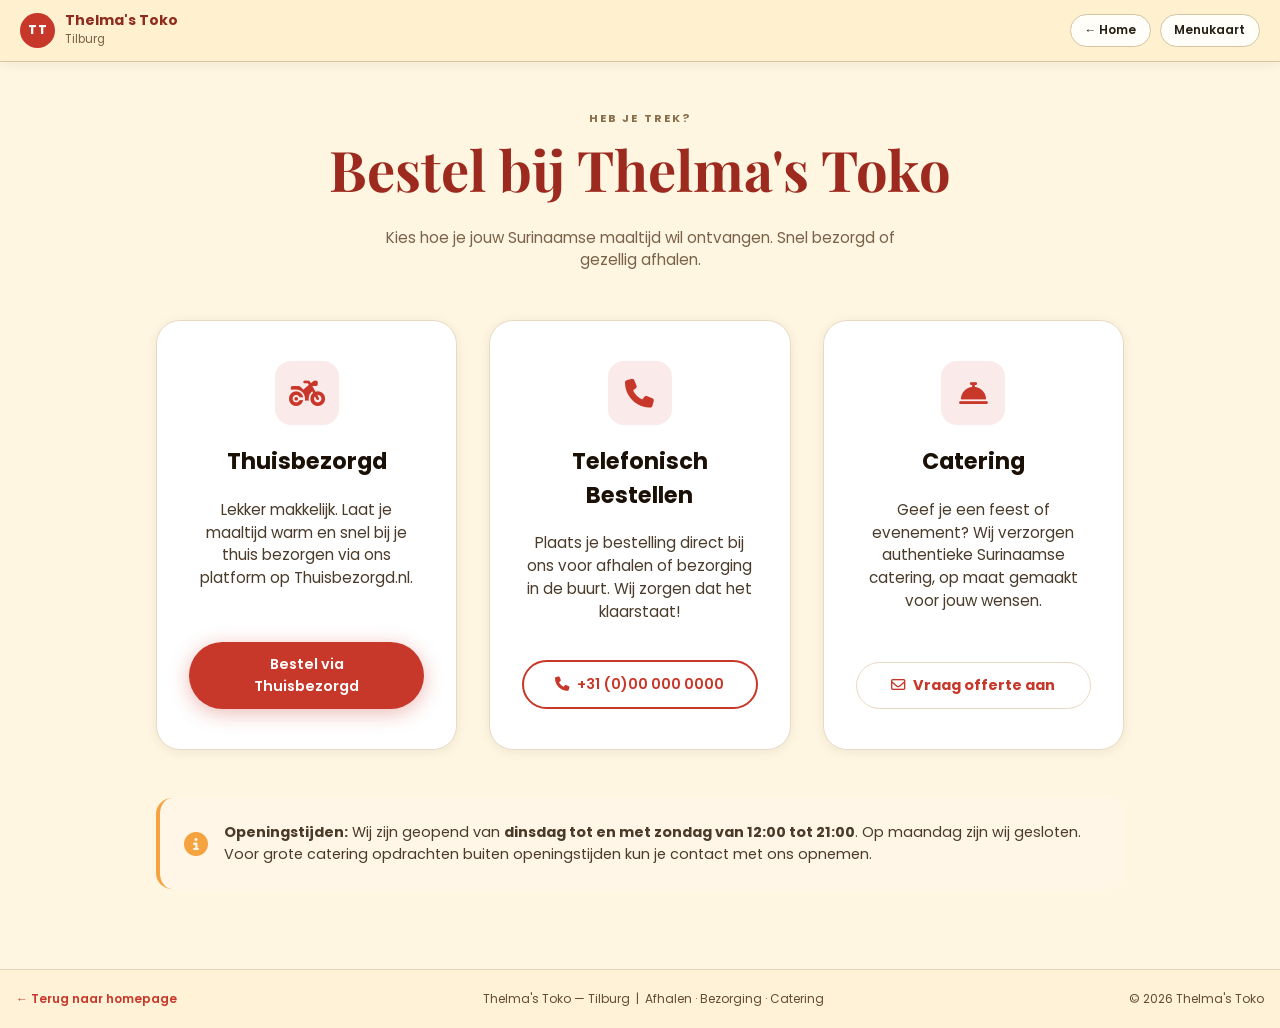
==== bestellen.html @ c849becb "feat: Toevoegen bestellen pagina en nieuwe styling voor de website" ====
<!DOCTYPE html>
<html lang="nl">
<head>
  <meta charset="UTF-8" />
  <meta name="viewport" content="width=device-width, initial-scale=1.0" />

  <!-- SEO -->
  <title>Bestellen | Thelma's Toko Tilburg — Afhalen & Bezorgen</title>
  <meta name="description" content="Bestel gemakkelijk jouw favoriete Surinaamse gerechten bij Thelma's Toko in Tilburg. Ontdek onze opties voor afhalen, bezorgen of catering." />
  <link rel="canonical" href="https://www.thelmas-toko.nl/bestellen" />

  <!-- Open Graph -->
  <meta property="og:title" content="Bestellen — Thelma's Toko Tilburg" />
  <meta property="og:description" content="Bestel direct jouw Surinaamse maaltijden." />
  <meta property="og:type" content="website" />

  <!-- Fonts & Icons -->
  <link rel="preconnect" href="https://fonts.googleapis.com" />
  <link rel="preconnect" href="https://fonts.gstatic.com" crossorigin />
  <link href="https://fonts.googleapis.com/css2?family=Poppins:wght@400;500;600;700;800&family=Playfair+Display:wght@700;800&display=swap" rel="stylesheet" />
  <link rel="stylesheet" href="https://cdnjs.cloudflare.com/ajax/libs/font-awesome/6.5.0/css/all.min.css" />

  <link rel="stylesheet" href="style.css" />
  <link rel="stylesheet" href="menu.css" />
  
  <style>
    .order-page {
      max-width: 1000px;
      margin: 0 auto;
      padding: 3rem 1rem 5rem;
    }
    
    .order-header {
      text-align: center;
      margin-bottom: 3rem;
    }
    
    .order-header h1 {
      font-family: var(--ff-display);
      font-size: clamp(2rem, 5vw, 3.5rem);
      color: var(--clr-primary-dark);
      margin-bottom: 1rem;
    }
    
    .order-options {
      display: grid;
      grid-template-columns: repeat(auto-fit, minmax(300px, 1fr));
      gap: 2rem;
    }
    
    .order-card-large {
      background: var(--clr-surface);
      border-radius: var(--radius-lg);
      padding: 2.5rem 2rem;
      border: 1px solid var(--clr-line);
      display: flex;
      flex-direction: column;
      align-items: center;
      text-align: center;
      gap: 1.25rem;
      box-shadow: var(--shadow-sm);
      transition: transform var(--dur) var(--ease), box-shadow var(--dur) var(--ease);
    }
    
    .order-card-large:hover {
      transform: translateY(-8px);
      box-shadow: var(--shadow-md);
      border-color: var(--clr-primary-light);
    }
    
    .order-card-icon {
      width: 4rem;
      height: 4rem;
      border-radius: var(--radius-md);
      background: rgba(200, 56, 42, 0.1);
      display: grid;
      place-items: center;
      color: var(--clr-primary);
      font-size: 1.8rem;
    }
    
    .order-card-large h2 {
      font-size: 1.4rem;
      color: var(--clr-ink);
    }
    
    .order-card-large p {
      color: var(--clr-ink-2);
      flex: 1;
      font-size: 0.95rem;
    }
    
    .order-card-large .btn {
      width: 100%;
      justify-content: center;
      margin-top: 1rem;
    }
    
    .info-banner {
      background: var(--clr-surface-2);
      border-radius: var(--radius-md);
      padding: 1.5rem;
      margin-top: 3rem;
      display: flex;
      align-items: center;
      gap: 1rem;
      border-left: 4px solid var(--clr-accent);
    }
    
    .info-banner i {
      color: var(--clr-accent);
      font-size: 1.5rem;
    }
    
    .info-banner p {
      font-size: 0.9rem;
      color: var(--clr-ink-2);
    }
  </style>
</head>
<body>

<!-- ── TOPBAR ──────────────────────────────────────────── -->
<header class="topbar" role="banner">
  <a class="brand" href="index.html" aria-label="Terug naar Thelma's Toko homepage">
    <span class="brand-mark" aria-hidden="true">TT</span>
    <div>
      <p class="brand-name">Thelma's Toko</p>
      <p class="brand-sub">Tilburg</p>
    </div>
  </a>

  <nav class="quick-links" role="navigation" aria-label="Snelle links">
    <a href="index.html" id="link-home">← Home</a>
    <a href="menu.html"  id="link-menu">Menukaart</a>
  </nav>
</header>

<!-- ── ORDER PAGE ──────────────────────────────────────── -->
<main class="order-page">

  <div class="order-header animate-fade-up">
    <p class="eyebrow">HEB JE TREK?</p>
    <h1>Bestel bij Thelma's Toko</h1>
    <p class="section-desc">Kies hoe je jouw Surinaamse maaltijd wil ontvangen. Snel bezorgd of gezellig afhalen.</p>
  </div>

  <div class="order-options">
    
    <!-- Optie 1: Thuisbezorgd -->
    <article class="order-card-large animate-fade-up delay-1">
      <div class="order-card-icon" aria-hidden="true">
        <i class="fa-solid fa-motorcycle"></i>
      </div>
      <h2>Thuisbezorgd</h2>
      <p>Lekker makkelijk. Laat je maaltijd warm en snel bij je thuis bezorgen via ons platform op Thuisbezorgd.nl.</p>
      <a href="https://www.thuisbezorgd.nl/en/menu/thelmas" target="_blank" rel="noopener noreferrer" class="btn btn-primary">
        Bestel via Thuisbezorgd
      </a>
    </article>

    <!-- Optie 2: Telefonisch Afhalen -->
    <article class="order-card-large animate-fade-up delay-2">
      <div class="order-card-icon" aria-hidden="true">
        <i class="fa-solid fa-phone"></i>
      </div>
      <h2>Telefonisch Bestellen</h2>
      <p>Plaats je bestelling direct bij ons voor afhalen of bezorging in de buurt. Wij zorgen dat het klaarstaat!</p>
      <a href="tel:+31000000000" class="btn btn-outline" style="color: var(--clr-primary); border-color: var(--clr-primary);">
        <i class="fa-solid fa-phone"></i> +31 (0)00 000 0000
      </a>
    </article>

    <!-- Optie 3: Catering & Grote Bestellingen -->
    <article class="order-card-large animate-fade-up delay-3">
      <div class="order-card-icon" aria-hidden="true">
        <i class="fa-solid fa-bell-concierge"></i>
      </div>
      <h2>Catering</h2>
      <p>Geef je een feest of evenement? Wij verzorgen authentieke Surinaamse catering, op maat gemaakt voor jouw wensen.</p>
      <a href="mailto:info@thelmas-toko.nl" class="btn btn-white" style="border: 1px solid var(--clr-line);">
        <i class="fa-regular fa-envelope"></i> Vraag offerte aan
      </a>
    </article>

  </div>

  <div class="info-banner animate-fade-up delay-4">
    <i class="fa-solid fa-circle-info" aria-hidden="true"></i>
    <p><strong>Openingstijden:</strong> Wij zijn geopend van <strong>dinsdag tot en met zondag van 12:00 tot 21:00</strong>. Op maandag zijn wij gesloten. Voor grote catering opdrachten buiten openingstijden kun je contact met ons opnemen.</p>
  </div>

</main>

<!-- ── FOOTER ───────────────────────────────────────────── -->
<footer class="menu-footer" role="contentinfo" style="margin-top: auto;">
  <div class="footer-row">
    <p>
      <a href="index.html" class="footer-home-link">← Terug naar homepage</a>
    </p>
    <p>Thelma's Toko — Tilburg &nbsp;|&nbsp; Afhalen · Bezorging · Catering</p>
    <p>&copy; <span id="menu-footer-year">2026</span> Thelma's Toko</p>
  </div>
</footer>

<script>
  /* Footer year */
  const yr = document.getElementById('menu-footer-year');
  if (yr) yr.textContent = new Date().getFullYear();
</script>
</body>
</html>
---- style.css ----
/* ============================================================
   THELMA'S TOKO — Main Stylesheet
   style.css (landing page)
============================================================ */

/* ─── Design Tokens ─────────────────────────────────────── */
:root {
  /* Brand palette */
  --clr-primary:       #c8382a;   /* deep chilli red  */
  --clr-primary-dark:  #9d2a1f;   /* darker red       */
  --clr-primary-light: #f0564a;   /* lighter red      */
  --clr-accent:        #f4a340;   /* warm amber/gold  */
  --clr-bg:            #fffbf5;   /* warm off-white   */
  --clr-surface:       #ffffff;
  --clr-surface-2:     #fff6e8;
  --clr-ink:           #1a1005;
  --clr-ink-2:         #4a3b2a;
  --clr-ink-3:         #7a6248;
  --clr-line:          #e8d9c4;

  /* Typography */
  --ff-body:    'Poppins', sans-serif;
  --ff-display: 'Playfair Display', Georgia, serif;

  /* Spacing */
  --space-xs:  0.5rem;
  --space-sm:  1rem;
  --space-md:  2rem;
  --space-lg:  4rem;
  --space-xl:  6rem;

  /* Radius */
  --radius-sm: 8px;
  --radius-md: 16px;
  --radius-lg: 24px;
  --radius-xl: 40px;

  /* Shadow */
  --shadow-sm: 0 2px 12px rgba(0,0,0,.07);
  --shadow-md: 0 8px 32px rgba(0,0,0,.10);
  --shadow-lg: 0 20px 60px rgba(0,0,0,.14);

  /* Transitions */
  --ease: cubic-bezier(.4,0,.2,1);
  --dur:  0.3s;

  /* Navbar height */
  --navbar-h: 72px;
}

/* ─── Reset ─────────────────────────────────────────────── */
*, *::before, *::after { box-sizing: border-box; margin: 0; padding: 0; }

html {
  scroll-behavior: smooth;
  font-size: 16px;
  -webkit-text-size-adjust: 100%;
}

body {
  font-family: var(--ff-body);
  background: var(--clr-bg);
  color: var(--clr-ink);
  line-height: 1.6;
  overflow-x: hidden;
  -webkit-font-smoothing: antialiased;
}

img { display: block; max-width: 100%; height: auto; }
a   { color: inherit; text-decoration: none; }
ul  { list-style: none; }
button { cursor: pointer; border: none; background: none; font-family: inherit; }

/* ─── Utility ────────────────────────────────────────────── */
.container {
  width: min(1200px, 100% - 2 * var(--space-md));
  margin-inline: auto;
}

.section-eyebrow {
  font-size: .75rem;
  font-weight: 700;
  letter-spacing: .18em;
  text-transform: uppercase;
  color: var(--clr-primary);
}

.section-header {
  text-align: center;
  margin-bottom: var(--space-lg);
}

.section-title {
  font-family: var(--ff-display);
  font-size: clamp(1.8rem, 4vw, 2.8rem);
  color: var(--clr-ink);
  line-height: 1.2;
  margin-top: .5rem;
}

.section-desc {
  margin-top: .75rem;
  color: var(--clr-ink-3);
  font-size: .95rem;
  max-width: 520px;
  margin-inline: auto;
}

/* ─── Buttons ────────────────────────────────────────────── */
.btn {
  display: inline-flex;
  align-items: center;
  gap: .5rem;
  padding: .75rem 1.75rem;
  border-radius: var(--radius-xl);
  font-size: .9rem;
  font-weight: 600;
  transition: transform var(--dur) var(--ease),
              box-shadow var(--dur) var(--ease),
              background var(--dur) var(--ease),
              color var(--dur) var(--ease);
}

.btn-primary {
  background: var(--clr-primary);
  color: #fff;
  box-shadow: 0 4px 20px rgba(200,56,42,.35);
}
.btn-primary:hover {
  background: var(--clr-primary-dark);
  transform: translateY(-2px);
  box-shadow: 0 8px 28px rgba(200,56,42,.45);
}

.btn-outline {
  background: transparent;
  color: #fff;
  border: 2px solid rgba(255,255,255,.7);
}
.btn-outline:hover {
  background: rgba(255,255,255,.15);
  border-color: #fff;
  transform: translateY(-2px);
}

.btn-nav {
  background: var(--clr-primary);
  color: #fff;
  padding: .5rem 1.25rem;
  font-size: .82rem;
  box-shadow: 0 3px 12px rgba(200,56,42,.3);
}
.btn-nav:hover {
  background: var(--clr-primary-dark);
  transform: translateY(-1px);
}

.btn-white {
  background: #fff;
  color: var(--clr-primary);
  font-weight: 700;
}
.btn-white:hover {
  background: var(--clr-surface-2);
  transform: translateY(-2px);
}

.btn-lg { padding: .95rem 2.25rem; font-size: 1rem; }

/* ─── Animations ─────────────────────────────────────────── */
@keyframes fadeUp {
  from { opacity: 0; transform: translateY(30px); }
  to   { opacity: 1; transform: translateY(0); }
}

@keyframes scrollBounce {
  0%, 100% { transform: translateY(0); }
  50%       { transform: translateY(8px); }
}

@keyframes spin {
  to { transform: rotate(360deg); }
}

.animate-fade-up {
  opacity: 0;
  animation: fadeUp .8s var(--ease) forwards;
}

.delay-1 { animation-delay: .15s; }
.delay-2 { animation-delay: .3s; }
.delay-3 { animation-delay: .45s; }
.delay-4 { animation-delay: .6s; }

/* Scroll-triggered reveal */
.reveal {
  opacity: 0;
  transform: translateY(40px);
  transition: opacity .7s var(--ease), transform .7s var(--ease);
}
.reveal.visible {
  opacity: 1;
  transform: none;
}

/* ──────────────────────────────────────────────────────────
   NAVBAR
────────────────────────────────────────────────────────── */
.navbar {
  position: fixed;
  inset-block-start: 0;
  inset-inline: 0;
  z-index: 100;
  display: flex;
  align-items: center;
  justify-content: space-between;
  height: var(--navbar-h);
  padding-inline: clamp(1rem, 4vw, 2.5rem);
  background: transparent;
  transition: background var(--dur) var(--ease),
              box-shadow var(--dur) var(--ease),
              backdrop-filter var(--dur) var(--ease);
}

.navbar.scrolled {
  background: rgba(255,251,245,.96);
  backdrop-filter: blur(12px);
  -webkit-backdrop-filter: blur(12px);
  box-shadow: 0 2px 20px rgba(0,0,0,.10);
}

/* Logo */
.nav-logo {
  display: flex;
  align-items: center;
  gap: .6rem;
  text-decoration: none;
}

.logo-mark {
  width: 2.4rem;
  height: 2.4rem;
  display: grid;
  place-items: center;
  border-radius: 50%;
  background: var(--clr-primary);
  color: #fff;
  font-size: .72rem;
  font-weight: 800;
  letter-spacing: .04em;
  flex-shrink: 0;
  transition: transform var(--dur) var(--ease);
}
.nav-logo:hover .logo-mark { transform: rotate(-5deg) scale(1.08); }

.logo-mark--sm {
  width: 2rem;
  height: 2rem;
  font-size: .65rem;
}

.logo-text { display: flex; flex-direction: column; line-height: 1.1; }

.logo-name {
  font-size: .9rem;
  font-weight: 700;
  color: #fff;
  transition: color var(--dur) var(--ease);
}

.logo-city {
  font-size: .68rem;
  color: rgba(255,255,255,.75);
  transition: color var(--dur) var(--ease);
}

.navbar.scrolled .logo-name { color: var(--clr-ink); }
.navbar.scrolled .logo-city { color: var(--clr-ink-3); }

/* Nav links */
.nav-menu {
  display: flex;
  align-items: center;
  gap: 1.5rem;
}

.nav-links {
  display: flex;
  align-items: center;
  gap: .25rem;
}

.nav-link {
  padding: .45rem .75rem;
  border-radius: var(--radius-sm);
  font-size: .85rem;
  font-weight: 500;
  color: rgba(255,255,255,.9);
  transition: color var(--dur) var(--ease),
              background var(--dur) var(--ease);
}

.nav-link:hover,
.nav-link.active {
  color: #fff;
  background: rgba(255,255,255,.18);
}

.navbar.scrolled .nav-link { color: var(--clr-ink-2); }
.navbar.scrolled .nav-link:hover,
.navbar.scrolled .nav-link.active {
  color: var(--clr-primary);
  background: rgba(200,56,42,.08);
}

/* Hamburger */
.hamburger {
  display: none;
  flex-direction: column;
  justify-content: center;
  gap: 5px;
  width: 2.2rem;
  height: 2.2rem;
  padding: .25rem;
  border-radius: var(--radius-sm);
  transition: background var(--dur) var(--ease);
}

.hamburger span {
  display: block;
  height: 2px;
  background: #fff;
  border-radius: 2px;
  transition: transform var(--dur) var(--ease),
              opacity var(--dur) var(--ease),
              background var(--dur) var(--ease);
}

.navbar.scrolled .hamburger span { background: var(--clr-ink); }

.hamburger.open span:nth-child(1) { transform: translateY(7px) rotate(45deg); }
.hamburger.open span:nth-child(2) { opacity: 0; }
.hamburger.open span:nth-child(3) { transform: translateY(-7px) rotate(-45deg); }

.nav-overlay {
  display: none;
  position: fixed;
  inset: 0;
  background: rgba(0,0,0,.5);
  z-index: 99;
  backdrop-filter: blur(4px);
}
.nav-overlay.visible { display: block; }

/* ──────────────────────────────────────────────────────────
   HERO
────────────────────────────────────────────────────────── */
.hero {
  position: relative;
  min-height: 100svh;
  display: flex;
  align-items: center;
  overflow: hidden;
}

.hero-bg-img {
  position: absolute;
  inset: 0;
  z-index: 0;
}

.hero-bg-img img {
  width: 100%;
  height: 100%;
  object-fit: cover;
  object-position: center;
  transform: scale(1.04);
  animation: heroPanIn 12s var(--ease) forwards;
}

@keyframes heroPanIn {
  from { transform: scale(1.1); }
  to   { transform: scale(1.0); }
}

.hero-overlay {
  position: absolute;
  inset: 0;
  background: linear-gradient(
    135deg,
    rgba(20,8,0,.70) 0%,
    rgba(155,40,25,.50) 50%,
    rgba(20,8,0,.40) 100%
  );
}

.hero-content {
  position: relative;
  z-index: 2;
  padding-top: var(--navbar-h);
  display: flex;
  flex-direction: column;
  align-items: flex-start;
  gap: 1.25rem;
  max-width: 740px;
}

.hero-eyebrow {
  display: inline-flex;
  align-items: center;
  gap: .5rem;
  background: rgba(255,255,255,.15);
  backdrop-filter: blur(8px);
  border: 1px solid rgba(255,255,255,.25);
  padding: .4rem 1rem;
  border-radius: 999px;
  font-size: .8rem;
  font-weight: 600;
  color: #fff;
  letter-spacing: .04em;
}

.hero-title {
  font-family: var(--ff-display);
  font-size: clamp(2.6rem, 7vw, 5.5rem);
  font-weight: 800;
  color: #fff;
  line-height: 1.1;
}

.hero-title-accent {
  color: var(--clr-accent);
}

.hero-desc {
  font-size: clamp(.9rem, 1.5vw, 1.1rem);
  color: rgba(255,255,255,.85);
  line-height: 1.7;
  max-width: 520px;
}

.br-desktop { display: none; }
@media (min-width: 768px) { .br-desktop { display: inline; } }

.hero-cta {
  display: flex;
  flex-wrap: wrap;
  gap: .75rem;
  padding-top: .5rem;
}

.hero-scroll-hint {
  position: absolute;
  bottom: 2.5rem;
  left: 50%;
  transform: translateX(-50%);
  z-index: 2;
  display: flex;
  flex-direction: column;
  align-items: center;
  gap: .5rem;
  color: rgba(255,255,255,.7);
  font-size: .72rem;
  letter-spacing: .12em;
  text-transform: uppercase;
}

.scroll-line {
  width: 1px;
  height: 40px;
  background: rgba(255,255,255,.5);
  animation: scrollBounce 1.8s ease-in-out infinite;
}

/* ──────────────────────────────────────────────────────────
   SERVICES
────────────────────────────────────────────────────────── */
.services {
  padding-block: var(--space-xl);
  background: var(--clr-bg);
}

.services-grid {
  display: grid;
  grid-template-columns: repeat(auto-fit, minmax(240px, 1fr));
  gap: 1.5rem;
}

.service-card {
  background: var(--clr-surface);
  border-radius: var(--radius-lg);
  padding: 2rem 1.75rem;
  border: 1px solid var(--clr-line);
  display: flex;
  flex-direction: column;
  gap: .85rem;
  transition: transform var(--dur) var(--ease),
              box-shadow var(--dur) var(--ease),
              border-color var(--dur) var(--ease);
}

.service-card:hover {
  transform: translateY(-8px);
  box-shadow: var(--shadow-lg);
  border-color: var(--clr-primary-light);
}

.service-icon {
  width: 3.2rem;
  height: 3.2rem;
  border-radius: var(--radius-md);
  background: linear-gradient(135deg, var(--clr-primary), var(--clr-primary-light));
  display: grid;
  place-items: center;
  color: #fff;
  font-size: 1.2rem;
  transition: transform var(--dur) var(--ease);
}

.service-card:hover .service-icon {
  transform: rotate(-8deg) scale(1.1);
}

.service-card h3 {
  font-size: 1.15rem;
  font-weight: 700;
  color: var(--clr-ink);
}

.service-card p {
  font-size: .88rem;
  color: var(--clr-ink-3);
  line-height: 1.65;
  flex: 1;
}

.service-link {
  display: inline-flex;
  align-items: center;
  gap: .4rem;
  font-size: .82rem;
  font-weight: 700;
  color: var(--clr-primary);
  transition: gap var(--dur) var(--ease), color var(--dur) var(--ease);
}
.service-link:hover { gap: .8rem; color: var(--clr-primary-dark); }

/* ──────────────────────────────────────────────────────────
   ABOUT
────────────────────────────────────────────────────────── */
.about {
  padding-block: var(--space-xl);
  background: var(--clr-surface-2);
}

.about-inner {
  display: grid;
  grid-template-columns: 1fr 1fr;
  gap: clamp(2rem, 6vw, 5rem);
  align-items: center;
}

/* Image side */
.about-image-wrap {
  position: relative;
}

.about-img {
  width: 100%;
  aspect-ratio: 5/6;
  object-fit: cover;
  border-radius: var(--radius-lg);
  box-shadow: var(--shadow-lg);
}

.about-badge {
  position: absolute;
  bottom: 2rem;
  left: -1.5rem;
  background: var(--clr-primary);
  color: #fff;
  padding: .9rem 1.3rem;
  border-radius: var(--radius-md);
  box-shadow: 0 8px 28px rgba(200,56,42,.4);
  display: flex;
  flex-direction: column;
  align-items: center;
  line-height: 1;
}

.badge-year {
  font-family: var(--ff-display);
  font-size: 2rem;
  font-weight: 800;
}

.badge-label {
  font-size: .68rem;
  font-weight: 600;
  opacity: .85;
  letter-spacing: .08em;
  margin-top: .2rem;
}

/* Content side */
.about-content {
  display: flex;
  flex-direction: column;
  gap: 1.25rem;
}

.about-text {
  font-size: .95rem;
  color: var(--clr-ink-2);
  line-height: 1.8;
}

.about-features {
  display: grid;
  grid-template-columns: 1fr 1fr;
  gap: .6rem .5rem;
  margin-top: .25rem;
}

.about-features li {
  display: flex;
  align-items: center;
  gap: .5rem;
  font-size: .87rem;
  font-weight: 500;
  color: var(--clr-ink-2);
}

.about-features li i {
  color: var(--clr-primary);
  font-size: 1rem;
  flex-shrink: 0;
}

/* ──────────────────────────────────────────────────────────
   REVIEWS
────────────────────────────────────────────────────────── */
.reviews {
  padding-block: var(--space-xl);
  background: var(--clr-bg);
}

.stars-row {
  display: flex;
  align-items: center;
  justify-content: center;
  gap: .3rem;
  color: var(--clr-accent);
  font-size: 1.2rem;
  margin-bottom: var(--space-lg);
}

.stars-row span {
  font-size: .95rem;
  font-weight: 700;
  color: var(--clr-ink-2);
  margin-left: .5rem;
}

.reviews-grid {
  display: grid;
  grid-template-columns: repeat(auto-fit, minmax(260px, 1fr));
  gap: 1.5rem;
}

.review-card {
  background: var(--clr-surface);
  border: 1px solid var(--clr-line);
  border-radius: var(--radius-lg);
  padding: 2rem 1.75rem;
  display: flex;
  flex-direction: column;
  gap: 1.25rem;
  transition: transform var(--dur) var(--ease),
              box-shadow var(--dur) var(--ease);
}

.review-card:hover {
  transform: translateY(-6px);
  box-shadow: var(--shadow-md);
}

.review-card--featured {
  background: var(--clr-primary);
  border-color: var(--clr-primary);
  color: #fff;
}

.review-stars { color: var(--clr-accent); font-size: .95rem; display: flex; gap: .2rem; }

.review-card blockquote p {
  font-size: .92rem;
  line-height: 1.75;
  color: var(--clr-ink-2);
  font-style: italic;
}

.review-card--featured blockquote p {
  color: rgba(255,255,255,.92);
}

.review-author {
  display: flex;
  align-items: center;
  gap: .85rem;
  margin-top: auto;
  padding-top: 1rem;
  border-top: 1px solid var(--clr-line);
}

.review-card--featured .review-author {
  border-top-color: rgba(255,255,255,.25);
}

.review-avatar {
  width: 2.4rem;
  height: 2.4rem;
  border-radius: 50%;
  background: var(--clr-surface-2);
  display: grid;
  place-items: center;
  font-weight: 800;
  font-size: .9rem;
  color: var(--clr-primary);
  flex-shrink: 0;
}

.review-card--featured .review-avatar {
  background: rgba(255,255,255,.2);
  color: #fff;
}

.review-author div {
  display: flex;
  flex-direction: column;
}

.review-author strong {
  font-size: .88rem;
  font-weight: 700;
}

.review-author span {
  font-size: .75rem;
  color: var(--clr-ink-3);
  margin-top: .1rem;
}

.review-card--featured .review-author span {
  color: rgba(255,255,255,.7);
}

/* ──────────────────────────────────────────────────────────
   GALLERY
────────────────────────────────────────────────────────── */
.gallery {
  padding-block: var(--space-xl);
  background: var(--clr-surface-2);
}

.gallery-grid {
  display: grid;
  grid-template-columns: repeat(3, 1fr);
  grid-template-rows: auto auto;
  gap: 1rem;
}

.gallery-item {
  position: relative;
  border-radius: var(--radius-md);
  overflow: hidden;
  background: var(--clr-line);
}

.gallery-item img {
  width: 100%;
  height: 100%;
  object-fit: cover;
  transition: transform .6s var(--ease), filter .4s var(--ease);
  filter: brightness(.95) saturate(1);
}

.gallery-item:hover img {
  transform: scale(1.06);
  filter: brightness(1.05) saturate(1.1);
}

.gallery-item figcaption {
  position: absolute;
  bottom: 0;
  inset-inline: 0;
  padding: .6rem .9rem;
  background: linear-gradient(to top, rgba(0,0,0,.7), transparent);
  color: #fff;
  font-size: .78rem;
  font-weight: 600;
  opacity: 0;
  transform: translateY(6px);
  transition: opacity var(--dur) var(--ease), transform var(--dur) var(--ease);
}

.gallery-item:hover figcaption {
  opacity: 1;
  transform: none;
}

/* Explicit grid placement */
.gallery-item { min-height: 220px; }

.gallery-item--large {
  grid-row: span 2;
  min-height: unset;
}

.gallery-item--wide {
  grid-column: span 2;
}

/* ──────────────────────────────────────────────────────────
   CONTACT
────────────────────────────────────────────────────────── */
.contact {
  padding-block: var(--space-xl);
  background: var(--clr-bg);
}

.contact-inner {
  display: grid;
  grid-template-columns: 420px 1fr;
  gap: clamp(2rem, 5vw, 4rem);
  align-items: start;
}

.contact-info {
  display: flex;
  flex-direction: column;
  gap: 1.5rem;
}

.contact-list {
  display: flex;
  flex-direction: column;
  gap: 1.1rem;
  margin-top: .5rem;
}

.contact-list li {
  display: flex;
  align-items: flex-start;
  gap: 1rem;
}

.contact-icon {
  width: 2.5rem;
  height: 2.5rem;
  border-radius: var(--radius-sm);
  background: rgba(200,56,42,.1);
  display: grid;
  place-items: center;
  color: var(--clr-primary);
  font-size: .95rem;
  flex-shrink: 0;
  margin-top: .1rem;
}

.contact-list strong {
  display: block;
  font-size: .82rem;
  font-weight: 700;
  color: var(--clr-ink-3);
  text-transform: uppercase;
  letter-spacing: .06em;
  margin-bottom: .2rem;
}

.contact-list span,
.contact-list a {
  font-size: .9rem;
  color: var(--clr-ink-2);
}

.contact-list a:hover { color: var(--clr-primary); text-decoration: underline; }

.social-links {
  display: flex;
  gap: .75rem;
  padding-top: .5rem;
}

.social-link {
  width: 2.6rem;
  height: 2.6rem;
  border-radius: 50%;
  background: var(--clr-surface);
  border: 1px solid var(--clr-line);
  display: grid;
  place-items: center;
  color: var(--clr-ink-2);
  font-size: .95rem;
  transition: background var(--dur) var(--ease),
              color var(--dur) var(--ease),
              transform var(--dur) var(--ease),
              box-shadow var(--dur) var(--ease);
}

.social-link:hover {
  background: var(--clr-primary);
  color: #fff;
  border-color: var(--clr-primary);
  transform: translateY(-3px);
  box-shadow: 0 6px 18px rgba(200,56,42,.35);
}

.contact-map {
  border-radius: var(--radius-lg);
  overflow: hidden;
  box-shadow: var(--shadow-md);
  border: 1px solid var(--clr-line);
  min-height: 380px;
}

.contact-map iframe {
  display: block;
  width: 100%;
  height: 100%;
  min-height: 380px;
}

/* ──────────────────────────────────────────────────────────
   CTA SECTION
────────────────────────────────────────────────────────── */
.cta-section {
  padding-block: var(--space-xl);
  background: linear-gradient(135deg, var(--clr-primary-dark) 0%, var(--clr-primary) 60%, #e05040 100%);
  overflow: hidden;
  position: relative;
}

.cta-section::before {
  content: '';
  position: absolute;
  inset: 0;
  background: url("data:image/svg+xml,%3Csvg width='60' height='60' viewBox='0 0 60 60' xmlns='http://www.w3.org/2000/svg'%3E%3Cg fill='none' fill-rule='evenodd'%3E%3Cg fill='%23ffffff' fill-opacity='0.04'%3E%3Cpath d='M36 34v-4h-2v4h-4v2h4v4h2v-4h4v-2h-4zm0-30V0h-2v4h-4v2h4v4h2V6h4V4h-4zM6 34v-4H4v4H0v2h4v4h2v-4h4v-2H6zM6 4V0H4v4H0v2h4v4h2V6h4V4H6z'/%3E%3C/g%3E%3C/g%3E%3C/svg%3E");
}

.cta-inner {
  position: relative;
  display: grid;
  grid-template-columns: 1fr 360px;
  align-items: center;
  gap: 2rem;
}

.cta-content {
  display: flex;
  flex-direction: column;
  gap: 1.25rem;
}

.cta-eyebrow { color: rgba(255,255,255,.75) !important; }

.cta-title {
  font-family: var(--ff-display);
  font-size: clamp(2rem, 4vw, 3rem);
  font-weight: 800;
  color: #fff;
  line-height: 1.2;
}

.cta-desc {
  color: rgba(255,255,255,.8);
  font-size: .95rem;
}

.cta-buttons {
  display: flex;
  flex-wrap: wrap;
  gap: .75rem;
  padding-top: .25rem;
}

.cta-image {
  position: relative;
}

.cta-image img {
  width: 100%;
  border-radius: var(--radius-xl);
  box-shadow: 0 20px 60px rgba(0,0,0,.3);
  transform: rotate(2deg);
  transition: transform .4s var(--ease);
}

.cta-image:hover img { transform: rotate(0deg) scale(1.02); }

/* ──────────────────────────────────────────────────────────
   FOOTER
────────────────────────────────────────────────────────── */
.footer {
  background: var(--clr-ink);
  color: rgba(255,255,255,.65);
}

.footer-inner {
  display: grid;
  grid-template-columns: 240px 1fr auto;
  align-items: center;
  gap: 2rem;
  padding-block: 2.5rem;
  border-bottom: 1px solid rgba(255,255,255,.1);
}

.footer-brand {
  display: flex;
  align-items: center;
  gap: .7rem;
}

.footer-brand-name {
  font-size: .88rem;
  font-weight: 700;
  color: #fff;
}

.footer-brand-city {
  font-size: .72rem;
  color: rgba(255,255,255,.5);
  margin-top: .2rem;
}

.footer-nav ul {
  display: flex;
  flex-wrap: wrap;
  gap: .4rem 1.2rem;
}

.footer-nav a {
  font-size: .82rem;
  color: rgba(255,255,255,.55);
  transition: color var(--dur) var(--ease);
}

.footer-nav a:hover { color: #fff; }

.footer-social {
  display: flex;
  gap: .6rem;
}

.footer-social a {
  width: 2.2rem;
  height: 2.2rem;
  border-radius: 50%;
  background: rgba(255,255,255,.08);
  display: grid;
  place-items: center;
  color: rgba(255,255,255,.6);
  font-size: .88rem;
  transition: background var(--dur) var(--ease),
              color var(--dur) var(--ease),
              transform var(--dur) var(--ease);
}

.footer-social a:hover {
  background: var(--clr-primary);
  color: #fff;
  transform: translateY(-3px);
}

.footer-bottom {
  padding-block: 1.25rem;
  text-align: center;
  font-size: .78rem;
}

/* ──────────────────────────────────────────────────────────
   BACK TO TOP
────────────────────────────────────────────────────────── */
.back-to-top {
  position: fixed;
  bottom: 1.75rem;
  right: 1.75rem;
  z-index: 90;
  width: 2.8rem;
  height: 2.8rem;
  border-radius: 50%;
  background: var(--clr-primary);
  color: #fff;
  font-size: 1rem;
  display: grid;
  place-items: center;
  box-shadow: 0 6px 24px rgba(200,56,42,.4);
  opacity: 0;
  pointer-events: none;
  transform: translateY(12px);
  transition: opacity var(--dur) var(--ease),
              transform var(--dur) var(--ease),
              background var(--dur) var(--ease);
}

.back-to-top.visible {
  opacity: 1;
  pointer-events: auto;
  transform: none;
}

.back-to-top:hover {
  background: var(--clr-primary-dark);
  transform: translateY(-3px);
}

/* ──────────────────────────────────────────────────────────
   RESPONSIVE
────────────────────────────────────────────────────────── */

/* Tablet ≤ 1024px */
@media (max-width: 1024px) {
  .contact-inner {
    grid-template-columns: 1fr;
  }

  .contact-map {
    min-height: 300px;
  }
  .contact-map iframe { min-height: 300px; }

  .cta-inner {
    grid-template-columns: 1fr;
  }

  .cta-image {
    display: none;
  }

  .footer-inner {
    grid-template-columns: 1fr 1fr;
    grid-template-rows: auto auto;
  }

  .footer-nav {
    grid-column: 1 / -1;
    order: 3;
  }

  .footer-social {
    justify-content: flex-end;
  }
}

/* Tablet ≤ 860px */
@media (max-width: 860px) {
  .about-inner {
    grid-template-columns: 1fr;
  }

  .about-image-wrap {
    max-width: 520px;
    margin-inline: auto;
  }

  .about-badge {
    left: 1rem;
  }
}

/* Mobile ≤ 768px */
@media (max-width: 768px) {
  :root { --space-xl: 4.5rem; }

  /* Hamburger menu */
  .hamburger { display: flex; }

  .btn-nav { display: none; }

  .nav-links {
    position: fixed;
    inset-block-start: 0;
    inset-inline-end: 0;
    height: 100vh;
    width: min(320px, 85vw);
    flex-direction: column;
    align-items: flex-start;
    gap: 0;
    background: var(--clr-surface);
    padding: calc(var(--navbar-h) + 1rem) 1.5rem 2rem;
    z-index: 100;
    box-shadow: -8px 0 40px rgba(0,0,0,.18);
    transform: translateX(100%);
    transition: transform .4s var(--ease);
  }

  .nav-links.open {
    transform: none;
  }

  .nav-link {
    color: var(--clr-ink-2) !important;
    width: 100%;
    padding: .9rem .5rem;
    border-bottom: 1px solid var(--clr-line);
    border-radius: 0;
    font-size: .95rem;
  }

  .nav-links li:last-child .nav-link {
    border-bottom: none;
  }

  /* Hero */
  .hero-content { padding-top: calc(var(--navbar-h) + 1rem); }
  .hero-scroll-hint { display: none; }

  /* Services */
  .services-grid { grid-template-columns: 1fr 1fr; }

  /* Gallery */
  .gallery-grid {
    grid-template-columns: 1fr 1fr;
  }

  .gallery-item--large { grid-row: span 1; }
  .gallery-item--wide  { grid-column: span 2; }

  /* Footer */
  .footer-inner {
    grid-template-columns: 1fr;
  }

  .footer-social { justify-content: flex-start; }
}

/* Mobile ≤ 480px */
@media (max-width: 480px) {
  .services-grid { grid-template-columns: 1fr; }

  .reviews-grid { grid-template-columns: 1fr; }

  .gallery-grid {
    grid-template-columns: 1fr;
  }

  .gallery-item--wide { grid-column: span 1; }
  .gallery-item--large { grid-row: span 1; }

  .about-features { grid-template-columns: 1fr; }

  .hero-cta { flex-direction: column; align-items: flex-start; }
}
---- menu.css ----
/* ============================================================
   THELMA'S TOKO — Menu Page Stylesheet
   menu.css
============================================================ */

/* ─── Design Tokens ─────────────────────────────────────── */
:root {
  --bg:      #fff6e2;
  --ink:     #251f15;
  --line:    #e3d7be;
  --chip-bg: #fffef8;

  /* Card colours */
  --red:    #c8382a;
  --yellow: #f4ce48;
  --cream:  #fff7e6;
  --blue:   #2143b6;
  --orange: #f58e2f;
  --green:  #2a934e;
  --pink:   #ef91b1;
  --purple: #5b35ac;
  --sand:   #dfc79f;

  /* Shared */
  --ff-body:    'Poppins', sans-serif;
  --ff-display: 'Playfair Display', Georgia, serif;
  --navbar-h:   64px;
  --dur:        0.25s;
  --ease:       cubic-bezier(.4,0,.2,1);
}

/* ─── Reset ─────────────────────────────────────────────── */
*, *::before, *::after { box-sizing: border-box; margin: 0; padding: 0; }
html { -webkit-text-size-adjust: 100%; }
body {
  font-family: var(--ff-body);
  background: var(--bg);
  color: var(--ink);
  line-height: 1.5;
  overscroll-behavior: none;
  -webkit-font-smoothing: antialiased;
}
a   { color: inherit; text-decoration: none; }
ul  { list-style: none; }
img { display: block; max-width: 100%; }

/* ─── Topbar ─────────────────────────────────────────────── */
.topbar {
  position: sticky;
  top: 0;
  z-index: 50;
  display: flex;
  align-items: center;
  justify-content: space-between;
  gap: 1rem;
  padding: .8rem 1.25rem;
  background: #fff0cf;
  border-bottom: 1px solid #d9c7a2;
  box-shadow: 0 2px 12px rgba(0,0,0,.06);
}

.brand {
  display: flex;
  align-items: center;
  gap: .6rem;
  text-decoration: none;
}

.brand-mark {
  width: 2.2rem;
  height: 2.2rem;
  display: grid;
  place-items: center;
  border-radius: 50%;
  background: var(--red);
  color: #fff;
  font-size: .72rem;
  font-weight: 800;
  letter-spacing: .04em;
  flex-shrink: 0;
  transition: transform var(--dur) var(--ease);
}
.brand:hover .brand-mark { transform: rotate(-5deg) scale(1.1); }

.brand-name {
  font-size: .88rem;
  font-weight: 700;
  color: #8e2d1e;
  line-height: 1.1;
}

.brand-sub {
  font-size: .72rem;
  color: #7a6146;
  margin-top: .15rem;
}

.quick-links {
  display: flex;
  align-items: center;
  gap: .55rem;
  flex-wrap: wrap;
}

.quick-links a {
  display: inline-flex;
  align-items: center;
  gap: .35rem;
  font-size: .75rem;
  font-weight: 600;
  background: var(--chip-bg);
  border: 1px solid #d4c4a2;
  border-radius: 999px;
  padding: .42rem .85rem;
  transition: border-color var(--dur) var(--ease),
              color var(--dur) var(--ease),
              background var(--dur) var(--ease);
}
.quick-links a:hover {
  border-color: #8e2d1e;
  color: #8e2d1e;
  background: rgba(142,45,30,.05);
}

/* ─── Menu Page layout ───────────────────────────────────── */
.menu-page {
  max-width: 1280px;
  margin: 0 auto;
  padding: 1rem 1rem 3rem;
}

/* ─── Menu Hero ──────────────────────────────────────────── */
.menu-hero {
  text-align: center;
  border: 1px solid var(--line);
  border-radius: 16px;
  background: linear-gradient(135deg, #fff8ec 0%, #fff2d8 100%);
  padding: 2rem 1.5rem 2.2rem;
  margin-bottom: 1.25rem;
  position: relative;
  overflow: hidden;
}

.menu-hero::before {
  content: '🌶️';
  position: absolute;
  font-size: 8rem;
  opacity: .06;
  top: -1rem;
  right: 1rem;
  pointer-events: none;
}

.eyebrow {
  font-size: .7rem;
  letter-spacing: .18em;
  color: #8a6f4b;
  font-weight: 700;
  text-transform: uppercase;
}

.menu-hero h1 {
  font-family: var(--ff-display);
  font-size: clamp(1.6rem, 4vw, 2.8rem);
  color: #8e2d1e;
  margin: .55rem 0 .65rem;
  letter-spacing: .06em;
}

.hero-copy {
  max-width: 48rem;
  margin: 0 auto;
  color: #624f35;
  font-size: .88rem;
  line-height: 1.6;
}

/* ─── Filters ────────────────────────────────────────────── */
.filters {
  display: flex;
  flex-wrap: wrap;
  gap: .5rem;
  justify-content: center;
  margin-bottom: .75rem;
}

.chip {
  border: 1.5px solid #d4c4a2;
  background: var(--chip-bg);
  color: #3d2f1e;
  border-radius: 999px;
  padding: .48rem .95rem;
  font-size: .74rem;
  font-weight: 600;
  cursor: pointer;
  font-family: var(--ff-body);
  transition: border-color var(--dur) var(--ease),
              background var(--dur) var(--ease),
              color var(--dur) var(--ease),
              transform var(--dur) var(--ease),
              box-shadow var(--dur) var(--ease);
}

.chip:hover {
  border-color: #9e7a4a;
  transform: translateY(-1px);
}

.chip.active {
  color: #fff;
  background: var(--red);
  border-color: var(--red);
  box-shadow: 0 4px 14px rgba(200,56,42,.35);
}

/* ─── Results count ──────────────────────────────────────── */
.results-count {
  text-align: center;
  font-size: .75rem;
  color: #8a6f4b;
  margin-bottom: .9rem;
  font-weight: 500;
}

/* ─── Menu Grid ──────────────────────────────────────────── */
.menu-grid {
  display: grid;
  grid-template-columns: repeat(4, minmax(0, 1fr));
  border-top: 1px solid var(--line);
  border-left: 1px solid var(--line);
  border-radius: 16px;
  overflow: hidden;
  box-shadow: 0 4px 32px rgba(0,0,0,.07);
}

/* ─── Menu Card ──────────────────────────────────────────── */
.menu-card {
  display: flex;
  flex-direction: column;
  border-right: 1px solid var(--line);
  border-bottom: 1px solid var(--line);
  transition: transform var(--dur) var(--ease),
              filter var(--dur) var(--ease),
              box-shadow var(--dur) var(--ease);
}

.menu-card:hover {
  transform: scale(1.025);
  z-index: 2;
  filter: saturate(1.08) brightness(1.02);
  box-shadow: 0 8px 32px rgba(0,0,0,.18);
}

.menu-card.hidden { display: none; }

.menu-photo {
  width: 100%;
  aspect-ratio: 16 / 11;
  object-fit: cover;
  border-bottom: 1px solid rgba(0,0,0,.12);
  transition: transform .5s var(--ease);
}

.menu-card:hover .menu-photo {
  transform: scale(1.04);
}

.card-body {
  padding: .95rem .9rem 1rem;
  display: flex;
  flex-direction: column;
  gap: .55rem;
  flex: 1;
}

.kicker {
  font-size: .65rem;
  text-transform: uppercase;
  letter-spacing: .14em;
  font-weight: 700;
  opacity: .85;
}

.menu-card h2 {
  font-size: .98rem;
  font-weight: 700;
  line-height: 1.2;
}

.menu-card p {
  font-size: .8rem;
  line-height: 1.45;
  opacity: .88;
  flex: 1;
}

.price {
  display: inline-block;
  font-size: .9rem;
  font-weight: 800;
  margin-top: auto;
  padding: .3rem .65rem;
  background: rgba(0,0,0,.08);
  border-radius: 999px;
  align-self: flex-start;
}

/* ─── Card colour variants ───────────────────────────────── */
.bg-red    { background: var(--red);    color: #fff; }
.bg-yellow { background: var(--yellow); color: #2d220f; }
.bg-cream  { background: var(--cream);  color: #2b2214; }
.bg-blue   { background: var(--blue);   color: #fff; }
.bg-orange { background: var(--orange); color: #2b1c0a; }
.bg-green  { background: var(--green);  color: #fff; }
.bg-pink   { background: var(--pink);   color: #341823; }
.bg-purple { background: var(--purple); color: #fff; }
.bg-sand   { background: var(--sand);   color: #38270f; }

/* Price pill contrast */
.bg-red    .price,
.bg-blue   .price,
.bg-green  .price,
.bg-purple .price { background: rgba(255,255,255,.18); }

/* ─── No results ─────────────────────────────────────────── */
.no-results {
  text-align: center;
  padding: 4rem 1rem;
  color: #8a6f4b;
}

.no-results i {
  font-size: 2.5rem;
  opacity: .4;
  margin-bottom: .75rem;
}

.no-results p {
  font-size: .88rem;
}

/* ─── Footer ─────────────────────────────────────────────── */
.menu-footer {
  border-top: 1px solid var(--line);
  background: #fff2d6;
  padding: 1.25rem 1rem;
}

.footer-row {
  max-width: 1280px;
  margin: 0 auto;
  display: flex;
  align-items: center;
  justify-content: space-between;
  flex-wrap: wrap;
  gap: .5rem;
  font-size: .75rem;
  color: #604e35;
}

.footer-home-link {
  font-weight: 600;
  color: var(--red);
  transition: opacity var(--dur) var(--ease);
}
.footer-home-link:hover { opacity: .75; }

/* ─── Responsive ─────────────────────────────────────────── */
@media (max-width: 1200px) {
  .menu-grid { grid-template-columns: repeat(3, minmax(0, 1fr)); }
}

@media (max-width: 860px) {
  .topbar { flex-direction: column; align-items: flex-start; gap: .5rem; }
  .quick-links { flex-wrap: wrap; }
  .menu-grid { grid-template-columns: repeat(2, minmax(0, 1fr)); }
}

@media (max-width: 520px) {
  .menu-grid { grid-template-columns: 1fr; }
  .menu-page { padding-inline: .5rem; }
  .footer-row { flex-direction: column; align-items: flex-start; }
}
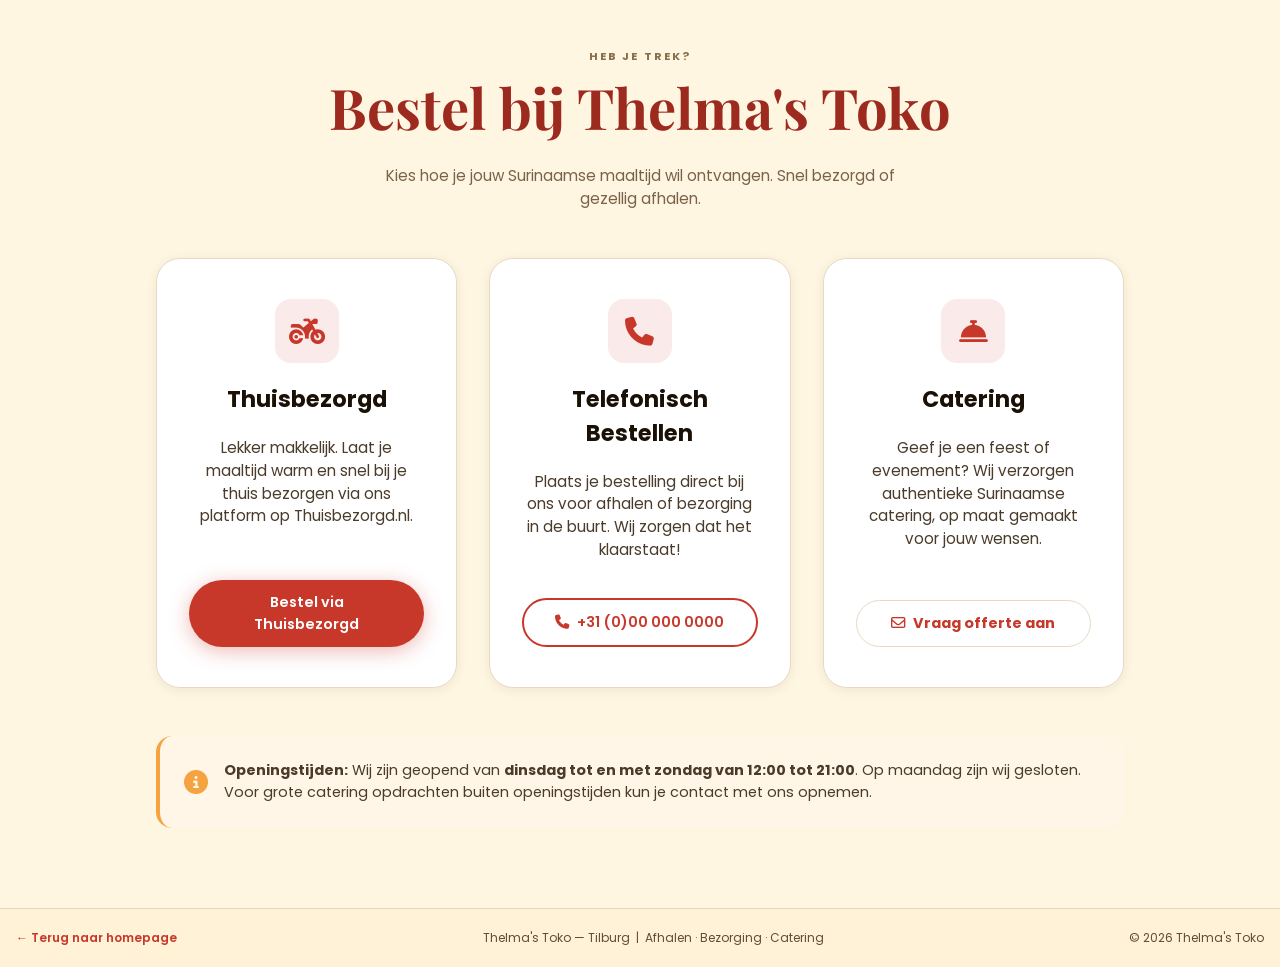
==== commit 9991ffab: "chore: verwijder navigatiebalken van alle paginas op verzoek" ====
--- a/bestellen.html
+++ b/bestellen.html
@@ -120,21 +120,7 @@
 </head>
 <body>
 
-<!-- ── TOPBAR ──────────────────────────────────────────── -->
-<header class="topbar" role="banner">
-  <a class="brand" href="index.html" aria-label="Terug naar Thelma's Toko homepage">
-    <span class="brand-mark" aria-hidden="true">TT</span>
-    <div>
-      <p class="brand-name">Thelma's Toko</p>
-      <p class="brand-sub">Tilburg</p>
-    </div>
-  </a>
 
-  <nav class="quick-links" role="navigation" aria-label="Snelle links">
-    <a href="index.html" id="link-home">← Home</a>
-    <a href="menu.html"  id="link-menu">Menukaart</a>
-  </nav>
-</header>
 
 <!-- ── ORDER PAGE ──────────────────────────────────────── -->
 <main class="order-page">
--- a/style.css
+++ b/style.css
@@ -397,7 +397,7 @@
 .hero-content {
   position: relative;
   z-index: 2;
-  padding-top: var(--navbar-h);
+  padding-top: 2rem;
   display: flex;
   flex-direction: column;
   align-items: flex-start;
@@ -1212,7 +1212,7 @@
   }
 
   /* Hero */
-  .hero-content { padding-top: calc(var(--navbar-h) + 1rem); }
+  .hero-content { padding-top: 2rem; }
   .hero-scroll-hint { display: none; }
 
   /* Services */
